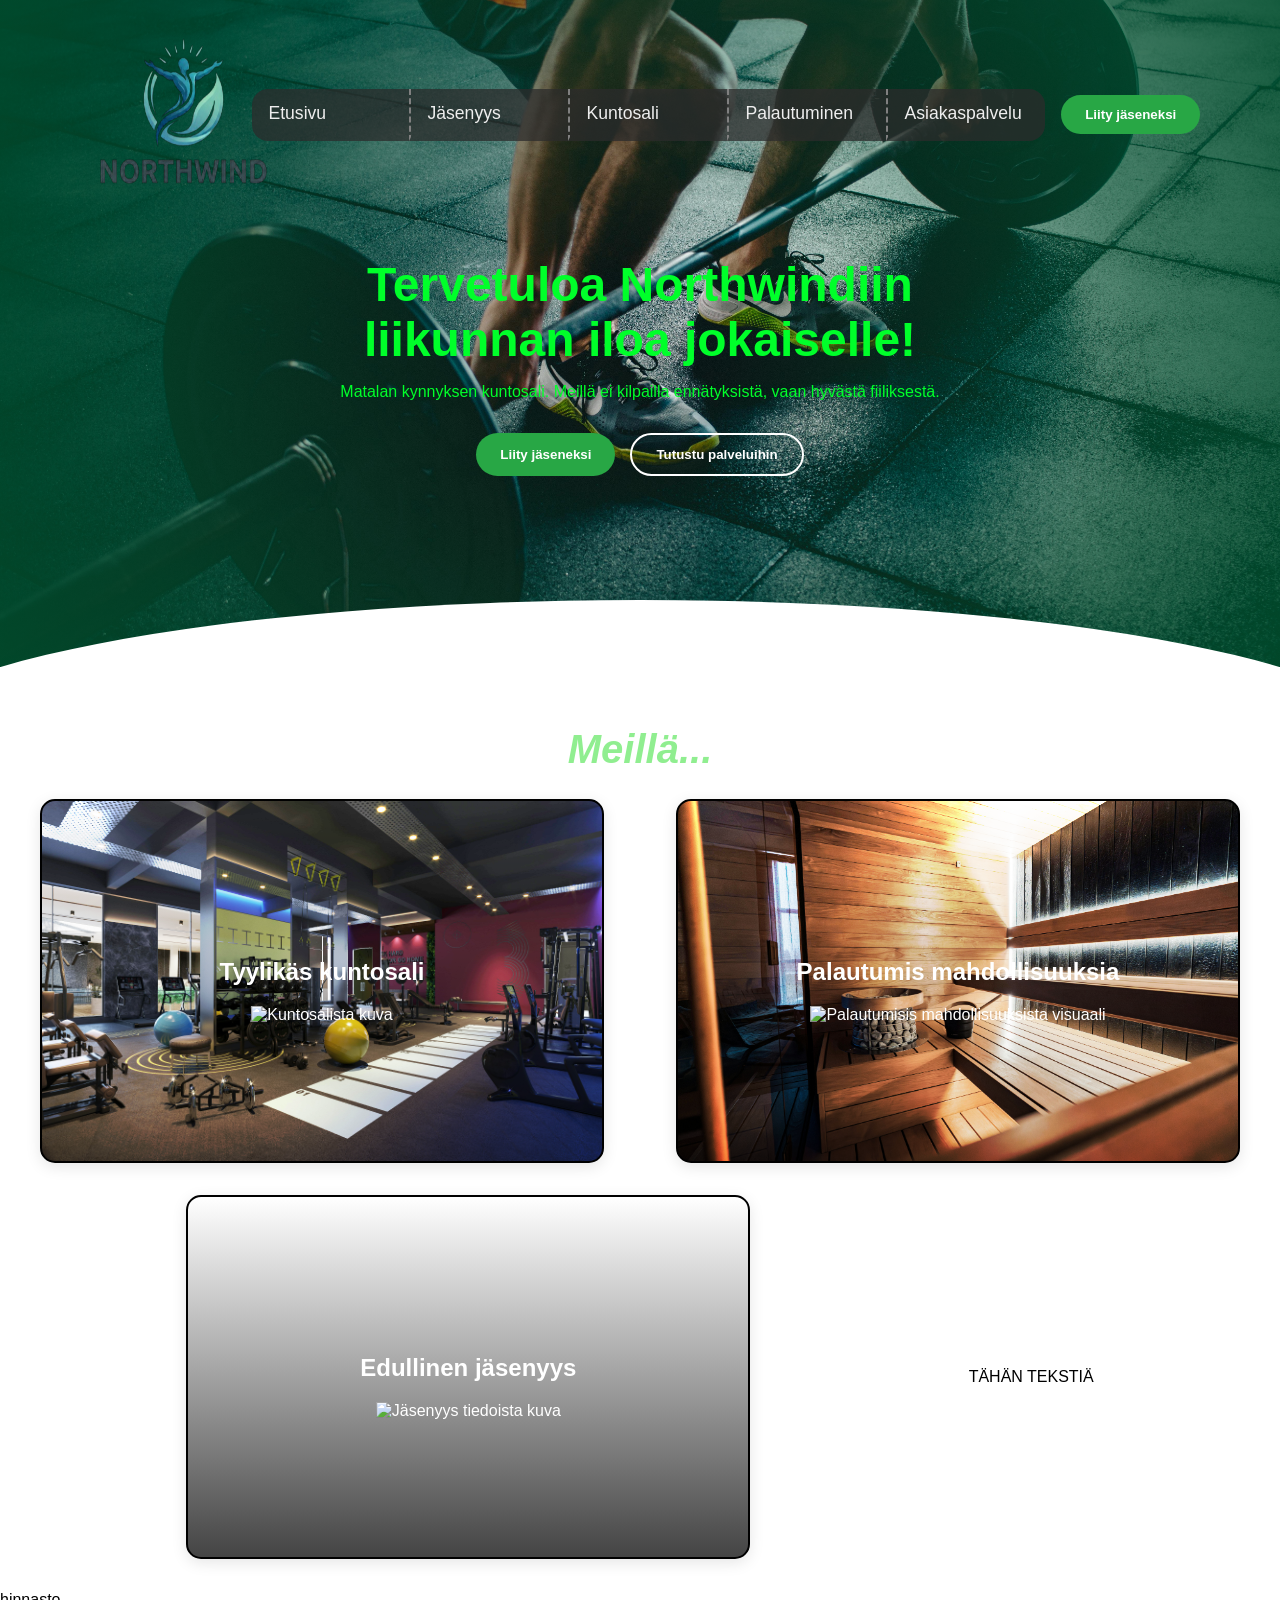
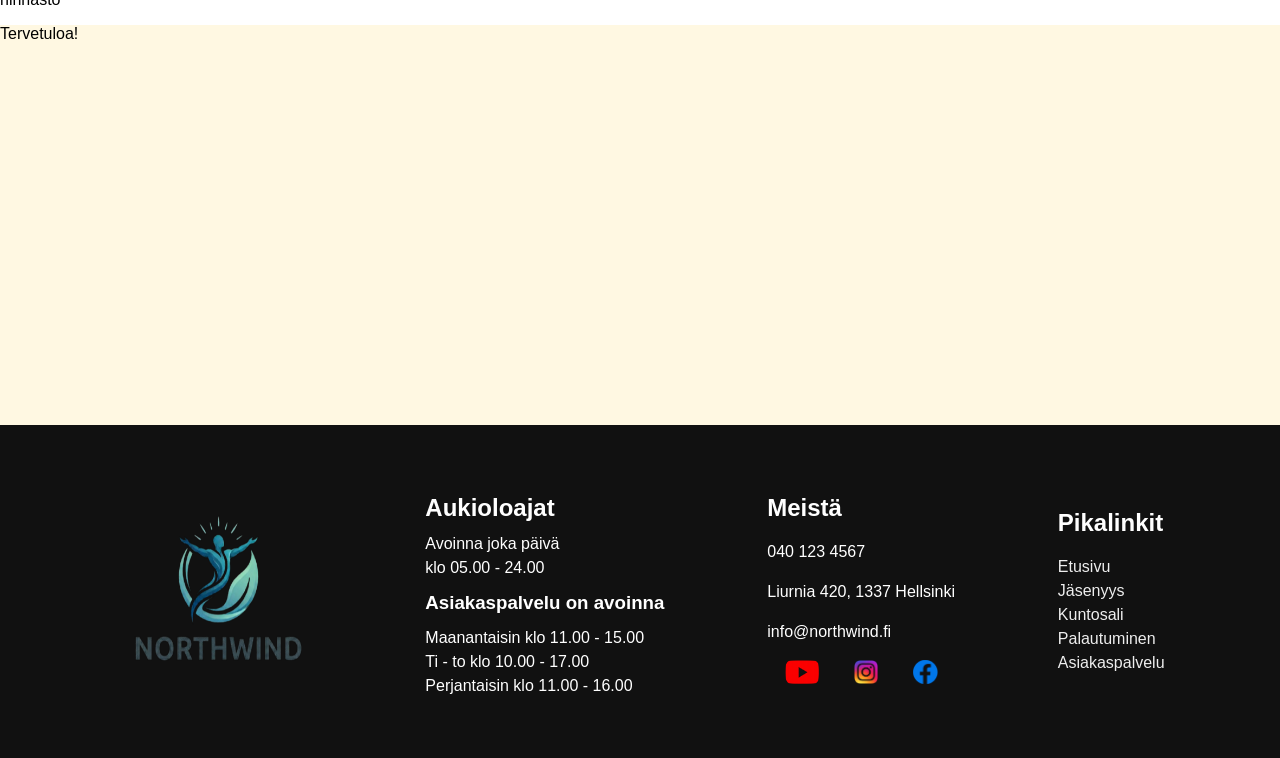
==== index.html @ 7c2995d5 "Etusivu juuressa" ====
<!DOCTYPE html>
<html lang="fi">
<head>
    <meta charset="UTF-8">
    <meta name="viewport" content="width=device-width, initial-scale=1.0">
    <link rel="stylesheet" href="styles.css">
    <title>Northwind Etusivu</title>
</head>

    <body class="container">

        <header class="header-group">
            <nav class="navbar">
                <a href="index.html" class="logo-link">
                    <img src="images/logo2.png" class="logo" alt="Northwind Logo">
                </a>

                <nav class="nav-links">
                    <a href="index.html" class="linkgroup1">Etusivu</a>
                    <a href="Jasenyys/Jasenyys.html" class="linkgroup1">Jäsenyys</a>
                    <a href="Kuntosali/Kuntosali.html" class="linkgroup1">Kuntosali</a>
                    <a href="Palautuminen/Palautuminen.html" class="linkgroup1">Palautuminen</a>
                    <a href="Asiakaspalvelu/Asiakaspalvelu.html" class="linkgroup1">Asiakaspalvelu</a>
                </nav>
                <button class="button-header">Liity jäseneksi</button>
            </nav>

            <div class="hero-content">
                <h1>Tervetuloa Northwindiin<br>liikunnan iloa jokaiselle!</h1>
                <p>Matalan kynnyksen kuntosali. Meillä ei kilpailla ennätyksistä, vaan hyvästä fiiliksestä.</p>
                <div class="hero-buttons">
                    <button class="btn-green">Liity jäseneksi</button>
                    <button class="btn-outline">Tutustu palveluihin</button>
                </div>
            </div>

        </header>


        <main class="content-main">
            <h1><em>Meillä...</em></h1>

            <section class="content-intro">
                <section class="card kuntosali">
                    <h2>Tyylikäs kuntosali</h2>
                    <img src="#" class="korttikuva" alt="Kuntosalista kuva">
                </section>

                <section class="card palautuminen">
                    <h2>Palautumis mahdollisuuksia</h2>
                    <img src="#" class="korttikuva" alt="Palautumisis mahdollisuuksista visuaali">
                </section>
                
                <section class="card jäsenyys">
                    <h2>Edullinen jäsenyys</h2>
                    <img src="#" class="korttikuva" alt="Jäsenyys tiedoista kuva">
                </section>

                <section class="yapping">
                    <p> TÄHÄN TEKSTIÄ </p>
                </section>
            
            </section>
            
            
            <section class="hinnasto">
                <p>hinnasto</p>
            </section>


            <section class="form-maps">
                <p>Tervetuloa!</p>
            </section>

        </main>


        <footer class="footer">

            <section>
                <a href="index.html" class="logo-link">
                    <img src="images/logo2.png" class="logo" alt="Northwind Logo">
                </a>

            </section>

            <section class="aukioloajat">
                <h2>Aukioloajat</h2>
                    <p>Avoinna joka päivä</p>
                    <p>klo 05.00 - 24.00</p>

                <h3>Asiakaspalvelu on avoinna</h3>
                    <p>Maanantaisin klo 11.00 - 15.00</p>
                    <p>Ti - to klo 10.00 - 17.00</p>
                    <p>Perjantaisin klo 11.00 - 16.00</p>
                
            </section>

            <section>
                <h2>Meistä</h2>
                    <p>040 123 4567</p>
                    <p>Liurnia 420, 1337 Hellsinki</p>
                    <p>info@northwind.fi</p>

                <ul class="some">
                <li>
                    <img src="images/yt.PNG" alt="Youtube" class="mini-icon">
                    </li>
                <li>
                    <img src="images/ig.PNG" alt="Instagram" class="mini-icon">
                    </li>
                <li>
                    <img src="images/fb.PNG" alt="Facebook" class="mini-icon">
                    </li>
            </section>

            <section class="Pikalinkit">
                <h2>Pikalinkit</h2>
                    <ul class="linkit">
                        <li><a href="index.html" class="linkgroup2">Etusivu</a></li>
                        <li><a href="Jasenyys/Jasenyys.html" class="linkgroup2">Jäsenyys</a></li>
                        <li><a href="Kuntosali/Kuntosali.html" class="linkgroup2">Kuntosali</a></li>
                        <li><a href="Palautuminen/Palautuminen.html" class="linkgroup2">Palautuminen</a></li>
                        <li><a href="Asiakaspalvelu/Asiakaspalvelu.html" class="linkgroup2">Asiakaspalvelu</a></li>
                </ul>
            </section>

        </footer>

    </body>
</html>
---- styles.css ----
body {
    margin: 0;
    font-family: sans-serif;
}


.container {
  display: grid;
  grid-template-columns: auto;

}














.header-group {
  position: relative;
  width: 100%;
  height: 700px;
  display: flex;
  flex-direction: column;
  align-items: center;
  justify-content: center;
  color: white;
  background: url('images/pexels-victorfreitas-841130.jpg') center/cover no-repeat;
  overflow: hidden;
}

/* --- THE VIGNETTE (Fading green edges) --- */
.header-group::before {
  content: '';
  position: absolute;
  top: 0; 
  left: 0;
  width: 100%;
  height: 100%;
  /* Radial gradient: center is transparent, edges are dark green */
  background: radial-gradient(
    circle, 
    transparent 10%, 
    rgba(0, 77, 44, 0.7) 70%, 
    rgba(0, 77, 44, 0.9) 100%
  );
  z-index: 1;
}

/* --- THE CURVED BOTTOM CUT --- */
.header-group::after {
  content: '';
  position: absolute;
  bottom: -200px; /* Adjust to move the curve up or down */
  left: -10%;
  width: 120%;
  height: 300px;
  background-color: white;
  border-radius: 50%; /* Creates the arc */
  z-index: 2;
}

/* Ensure content sits above the gradient and the curve */
.navbar, .hero-content {
  position: relative;
  z-index: 10;
}








/* --- NAVIGATION BAR --- */
.navbar {
  position: absolute;
  top: 0;
  width: 90%;
  display: flex;
  justify-content: space-evenly;
  align-items: center;
  padding: 20px 0;
}

.nav-links {
  font-size: 1.1rem;
  display: flex;
  list-style: none;
  gap: 0px;
  background: rgba(43, 43, 43, 0.747);
  border-radius: 1rem;
}

a {
    padding: 1rem;
    line-height: 1.0rem;
    text-decoration: none;
    border-bottom: 4px solid transparent;
    width: 125px;
}

.linkgroup1:link,:visited {
    color: #eee;
}

.linkgroup1:hover {
    color: #28a745;
    transition: color 0.5s;
    border-bottom: 4px solid #28a745;
    transition: border-bottom 0.5s;
}

/* HEADER NAVBAR BORDER CORNERS */
.linkgroup1:nth-last-child(-n + 1) {
  border-radius: 0 0 0.9rem 0;
}
.linkgroup1:nth-child(-n + 1) {
  border-radius: 0 0.9rem;
  border-left: 0;
}

/* NAVBAR DASHED BORDERS */
.linkgroup1 {
  border-left: 2px dashed grey;
}




/* --- HEADER LOGO SETTINGS --- */
.logo {
    width: 175px;
    height: 150px;
}

/* --- HEADER BUTTON SETTINGS --- */
button {
  padding: 12px 24px;
  border-radius: 30px;
  border: none;
  font-weight: bold;
  cursor: pointer;
  background: #28a745; 
  color: white;
  border: 2px solid rgb(0, 88, 0)
}

button:hover {
  background: #197e2f;
  transition: background 0.2s;
}



/* --- FOOTER SETTINGS --- */
footer {
    padding: 4% 5%;
    width: 90%;
    display: flex;
    background-color: #111111;
    color: white;
    align-items: center;
    justify-content: space-around;
    line-height: 1.5rem;
}

/* -- Footer flex-items -- */


/* Aukioloajat */
.aukioloajat p {
  line-height: 0.5rem;
}


/* Pikalinkit*/
.linkit, li {
  list-style: none;
  padding-left: 0;
  line-height: 1.5rem;
}
.linkgroup2 {
  padding: 0;
  color: #eee;
}
.linkgroup2:hover {
  color: gray;
  transition: color 0.2;
  border: 0px solid transparent;
}


/* "Meistä" osion asetukset */
.some {
  display: flex;
  flex-flow: row wrap;
  justify-content: space-around;
  padding-left: 0;
}
.mini-icon {
  height: 24px;
}




/* --- HERO STUFF --- */

.hero-content {
  text-align: center;
  max-width: 700px;
  color: rgb(0, 255, 42);
}

.hero-content h1 {
  font-size: 3rem;
  margin-bottom: 1rem;
}

.hero-buttons {
  margin-top: 2rem;
  display: flex;
  gap: 15px;
  justify-content: center;
}

/* --- Button Styling --- */
button {
  padding: 12px 24px;
  border-radius: 30px;
  border: none;
  font-weight: bold;
  cursor: pointer;
}

.btn-green { background: #28a745; color: white; }
.btn-outline { 
  background: transparent; 
  border: 2px solid white; 
  color: white; 
}


/* --- MAIN INTRO --- */

.content-main h1 {
  text-align: center;
  color:lightgreen;
  font-size: 2.5rem;
}



.content-intro {
  display: flex;
  flex-flow: row wrap;
  justify-content: space-evenly;
  align-items: center;
  margin-bottom: 32px;
  gap: 32px;
}



.card {
  width: 500px;
  height: 300px;
  aspect-ratio: 1 / 1;
  border-radius: 15px;
  border: 2px solid #000000;
  padding: 30px;
  text-align: center;
  align-content: center;
  color: white;
  box-shadow: 0 4px 15px rgba(0,0,0,0.1);
  
 
  background-blend-mode: overlay; 
  background-size: cover;
  background-position: center;
}

.kuntosali { 
  background-image: linear-gradient(to bottom, white, #444), url('images/pexels-eyecon-design-500632474-17211446.jpg');
}
.palautuminen { 
  background-image: linear-gradient(to bottom, white, #444), url('images/pexels-huum-sauna-heaters-718199222-36420274.jpg'); 
}
.jäsenyys { 
  background-image: linear-gradient(to bottom, white, #444), url('gym3.jpg'); 
}


/* TRANSITION ANIMATION */
.kuntosali:hover {
  background-image: linear-gradient(to bottom, rgba(0, 0, 0, 0.021), #00ff2248), url('images/pexels-eyecon-design-500632474-17211446.jpg');
  background-position: left;

  transition: background 2s;
}
.palautuminen:hover {
  background-image: linear-gradient(to bottom, rgba(0, 0, 0, 0.021), #00ff2248), url('images/pexels-huum-sauna-heaters-718199222-36420274.jpg');
  background-position: left;

  transition: background 2s;
}


.form-maps {
  height: 400px;
  background-color: rgb(255, 248, 226);
}
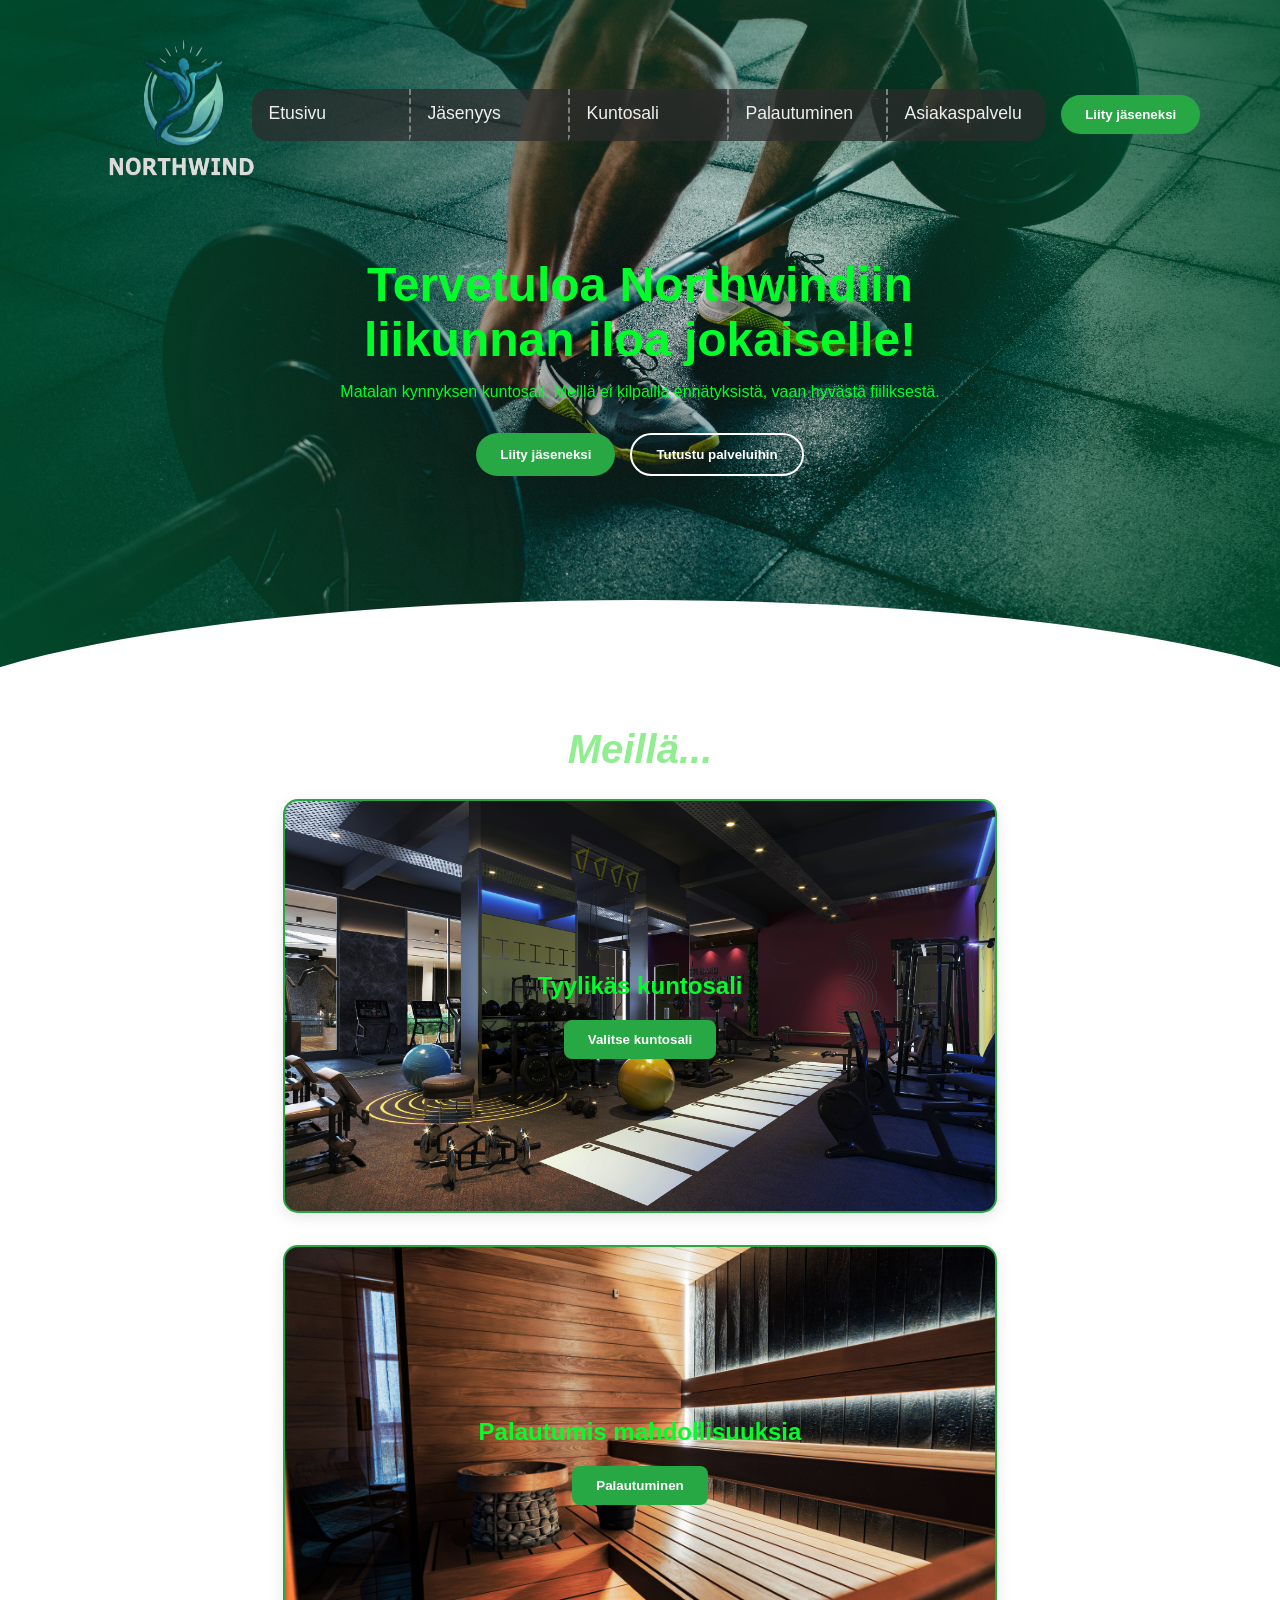
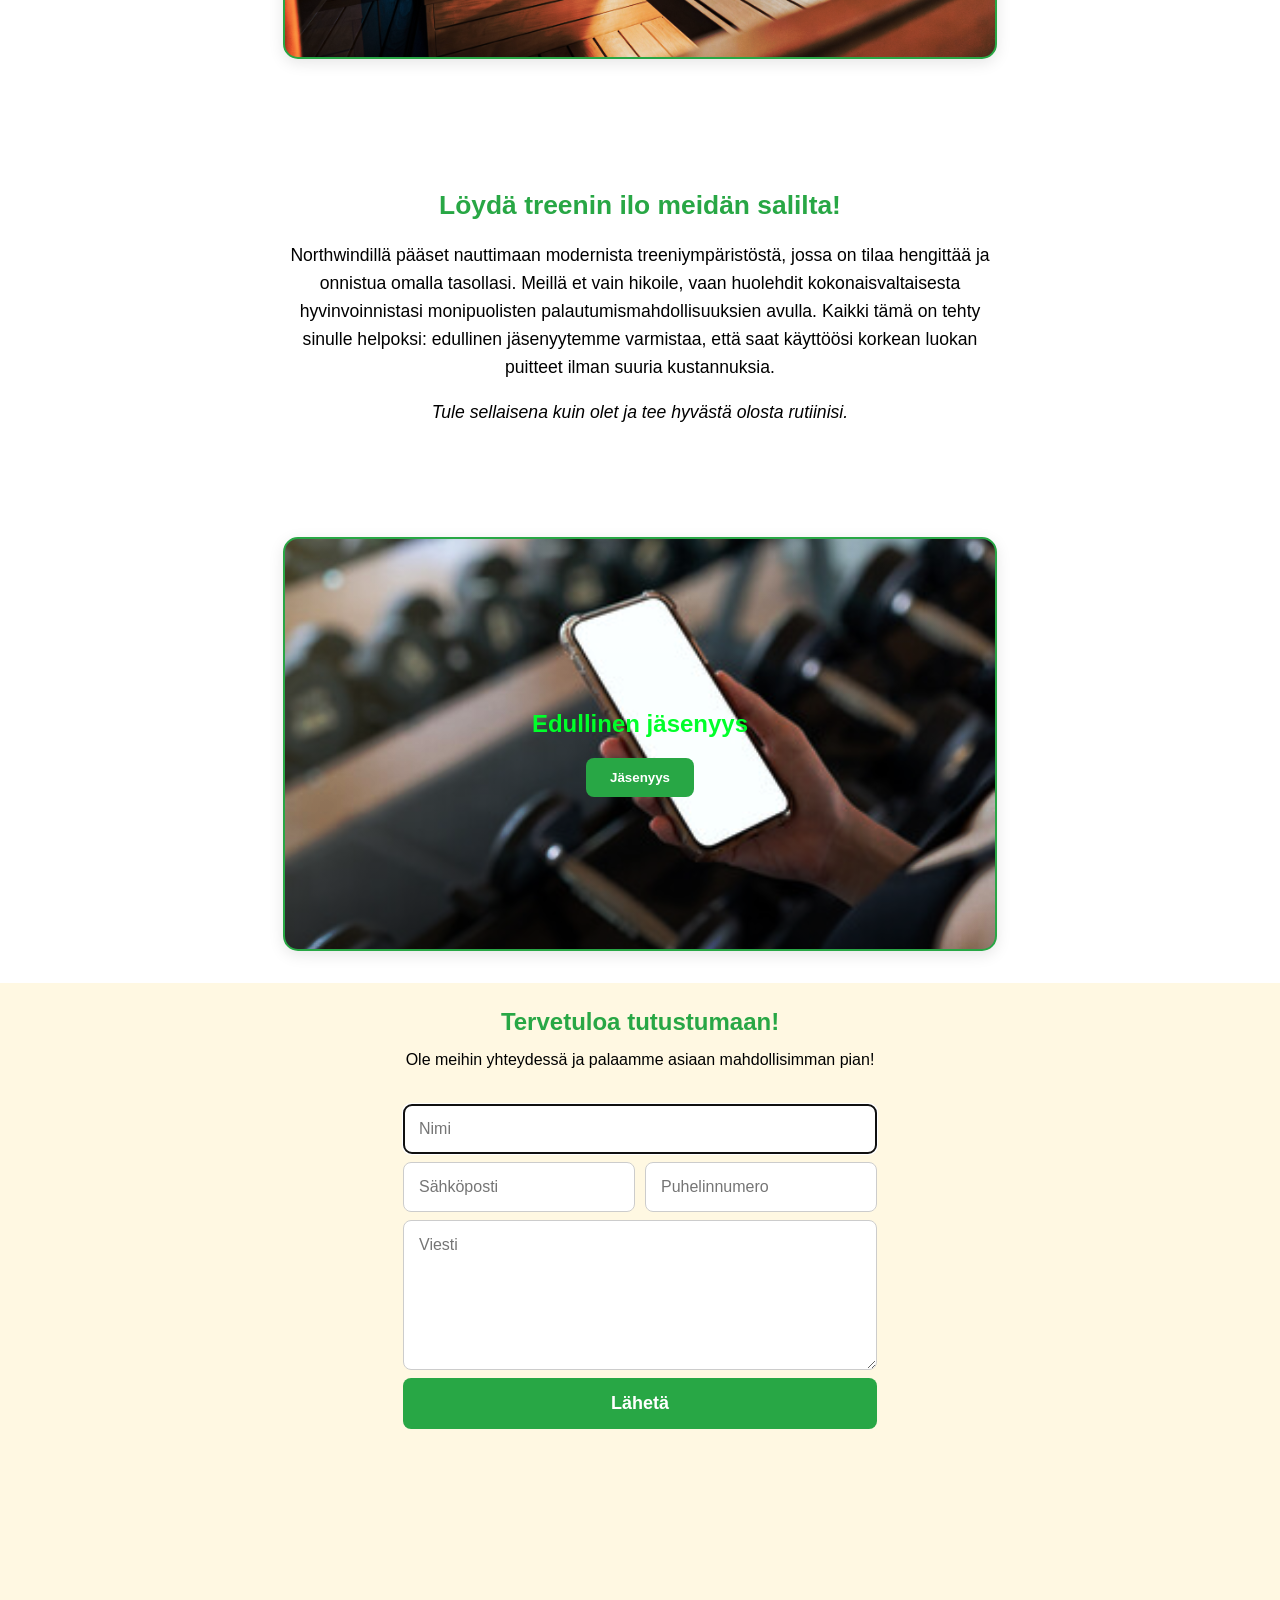
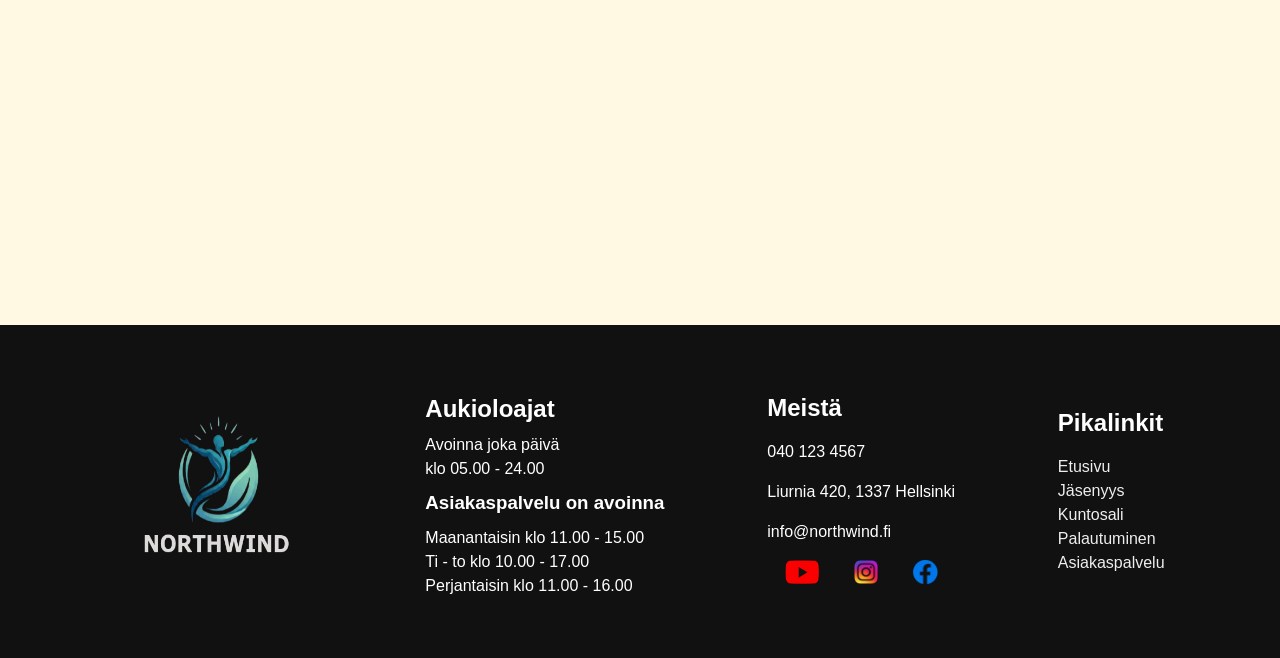
==== commit 7ea10e23: "Etusivun viimeistely ja mobiilinäkymän lisäys" ====
--- a/index.html
+++ b/index.html
@@ -43,33 +43,67 @@
             <section class="content-intro">
                 <section class="card kuntosali">
                     <h2>Tyylikäs kuntosali</h2>
-                    <img src="#" class="korttikuva" alt="Kuntosalista kuva">
+                    <button class="btn-card">Valitse kuntosali</button>
                 </section>
 
                 <section class="card palautuminen">
                     <h2>Palautumis mahdollisuuksia</h2>
-                    <img src="#" class="korttikuva" alt="Palautumisis mahdollisuuksista visuaali">
+                    <button class="btn-card">Palautuminen</button>
+                </section>
+                
+                <section class="yapping">
+                    <h2>Löydä treenin ilo meidän salilta!</h2>
+                    <p>Northwindillä pääset nauttimaan modernista treeniympäristöstä, 
+                        jossa on tilaa hengittää ja onnistua omalla tasollasi. Meillä et vain hikoile, vaan huolehdit kokonaisvaltaisesta 
+                        hyvinvoinnistasi monipuolisten palautumismahdollisuuksien avulla. Kaikki tämä on tehty sinulle helpoksi: edullinen 
+                        jäsenyytemme varmistaa, että saat käyttöösi korkean luokan puitteet ilman suuria kustannuksia.
+                    </p>
+                    <em>Tule sellaisena kuin olet ja tee hyvästä olosta rutiinisi.</em>
+
                 </section>
                 
                 <section class="card jäsenyys">
                     <h2>Edullinen jäsenyys</h2>
-                    <img src="#" class="korttikuva" alt="Jäsenyys tiedoista kuva">
-                </section>
-
-                <section class="yapping">
-                    <p> TÄHÄN TEKSTIÄ </p>
+                    <button class="btn-card">Jäsenyys</button>
                 </section>
             
             </section>
             
-            
-            <section class="hinnasto">
-                <p>hinnasto</p>
-            </section>
 
 
             <section class="form-maps">
-                <p>Tervetuloa!</p>
+
+                <section class="form">
+                
+                    <form>
+                    <h2>Tervetuloa tutustumaan!</h2>
+                    <p>Ole meihin yhteydessä ja palaamme asiaan mahdollisimman pian!</p>
+                        <ul>   
+                            <div>
+                                <input type="text" id="name" name="name" placeholder="Nimi" autofocus class="full-width">
+                            </div>
+
+                            <div class="row">
+                                <input type="text" id="email" name="email_address" placeholder="Sähköposti">
+                                <input type="tel" id="phone" name="phone_number" placeholder="Puhelinnumero">
+                            </div>
+
+                            <div>
+                                <textarea id="subject" name="subject" placeholder="Viesti"></textarea>
+                            </div>
+
+                            <li class="button">
+                                <button type="submit">Lähetä</button>
+                            </li>
+                        </ul> 
+
+                    </form>
+                </section>
+
+                <section class="maps">
+                    <iframe src="https://www.google.com/maps/embed?pb=!1m16!1m12!1m3!1d30472.359493769247!2d23.771432285982772!3d61.487813945344534!2m3!1f0!2f0!3f0!3m2!1i1024!2i768!4f13.1!2m1!1stampere%20salit!5e0!3m2!1sfi!2sfi!4v1776670518341!5m2!1sfi!2sfi" width="600" height="450" style="border-radius:16px; border:0;" allowfullscreen="" loading="lazy" referrerpolicy="no-referrer-when-downgrade"></iframe>
+                </section>
+
             </section>
 
         </main>
--- a/styles.css
+++ b/styles.css
@@ -164,7 +164,6 @@
 /* --- FOOTER SETTINGS --- */
 footer {
     padding: 4% 5%;
-    width: 90%;
     display: flex;
     background-color: #111111;
     color: white;
@@ -243,6 +242,7 @@
 }
 
 .btn-green { background: #28a745; color: white; }
+.btn-card { background: #28a745; color: white; border-radius: 8px; }
 .btn-outline { 
   background: transparent; 
   border: 2px solid white; 
@@ -258,7 +258,9 @@
   font-size: 2.5rem;
 }
 
-
+.content-intro {
+  margin: 0% 10%;
+}
 
 .content-intro {
   display: flex;
@@ -272,57 +274,238 @@
 
 
 .card {
-  width: 500px;
-  height: 300px;
+  width: 650px;
+  height: 350px;
   aspect-ratio: 1 / 1;
   border-radius: 15px;
-  border: 2px solid #000000;
+  border: 2px solid #28a745;
   padding: 30px;
   text-align: center;
   align-content: center;
-  color: white;
+  color: rgb(0, 255, 42);
   box-shadow: 0 4px 15px rgba(0,0,0,0.1);
   
  
   background-blend-mode: overlay; 
-  background-size: cover;
-  background-position: center;
+  background-size: 107%;
+  background-position: right;
 }
 
 .kuntosali { 
-  background-image: linear-gradient(to bottom, white, #444), url('images/pexels-eyecon-design-500632474-17211446.jpg');
+  background-image: linear-gradient(to bottom, grey, #444), url('images/pexels-eyecon-design-500632474-17211446.jpg');
 }
 .palautuminen { 
-  background-image: linear-gradient(to bottom, white, #444), url('images/pexels-huum-sauna-heaters-718199222-36420274.jpg'); 
+  background-image: linear-gradient(to bottom, grey, #444), url('images/pexels-huum-sauna-heaters-718199222-36420274.jpg'); 
 }
 .jäsenyys { 
-  background-image: linear-gradient(to bottom, white, #444), url('gym3.jpg'); 
+  background-image: linear-gradient(to bottom, grey, #444), url('images/membership.jpg'); 
 }
 
 
 /* TRANSITION ANIMATION */
 .kuntosali:hover {
-  background-image: linear-gradient(to bottom, rgba(0, 0, 0, 0.021), #00ff2248), url('images/pexels-eyecon-design-500632474-17211446.jpg');
+  background-image: linear-gradient(to bottom, rgba(0, 0, 0, 0.021), #387045), url('images/pexels-eyecon-design-500632474-17211446.jpg');
   background-position: left;
 
   transition: background 2s;
 }
 .palautuminen:hover {
-  background-image: linear-gradient(to bottom, rgba(0, 0, 0, 0.021), #00ff2248), url('images/pexels-huum-sauna-heaters-718199222-36420274.jpg');
+  background-image: linear-gradient(to bottom, rgba(0, 0, 0, 0.021), #387045), url('images/pexels-huum-sauna-heaters-718199222-36420274.jpg');
   background-position: left;
 
   transition: background 2s;
 }
 
+.jäsenyys:hover {
+  background-image: linear-gradient(to bottom, rgba(0, 0, 0, 0.021), #387045), url('images/membership.jpg');
+  background-position: left;
+
+  transition: background 2s;
+}
+
+
+
+
+.yapping {
+  width: 714px;
+  height: 414px;
+  text-align: center;
+  align-content: center;
+  font-size: 1.1rem;
+  line-height: 1.75rem;
+}
+
+.yapping h2 {
+  color: #28a745;
+}
+
+
+
+
+
+
+
+
+
+
+
+
 
 .form-maps {
-  height: 400px;
+  display: flex;
+  min-height: 550px;
   background-color: rgb(255, 248, 226);
-}
-
-
-
-
-
-
-
+  padding: 2% 10%;
+  justify-content: space-around;
+  align-items: center;
+  flex-flow: row wrap;
+  overflow-y:visible;
+}
+
+
+form {
+  max-width: 600px; /* Voit säätää leveyttä tarpeen mukaan */
+  display: flex;
+  flex-direction: column;
+  gap: 15px; /* Väli kenttien välillä */
+}
+
+/* Yksittäiset syöttökentät */
+form input, 
+form textarea {
+  width: 100%;
+  padding: 15px;
+  margin: 4px 0;
+  border: 1px solid #ccc;
+  border-radius: 8px; /* Pyöristetyt kulmat */
+  font-size: 16px;
+  box-sizing: border-box; /* Varmistaa että padding ei riko leveyttä */
+  font-family: inherit;
+}
+
+/* Sähköposti ja puhelinnumero rinnakkain */
+form .row {
+  display: flex;
+  gap: 10px;
+}
+
+form .row input {
+  flex: 1; /* Kummatkin vievät puolet tilasta */
+}
+
+/* Tekstialueen korkeus */
+form textarea {
+  height: 150px;
+  resize: vertical; /* Käyttäjä voi säätää vain korkeutta */
+}
+
+/* Lähetä-painike */
+form button {
+  padding: 15px;
+  border: none;
+  border-radius: 8px;
+  font-weight: bold;
+  font-size: 18px;
+  cursor: pointer;
+  transition: background 0.3s ease;
+  width: 100%;
+}
+
+form button:hover {
+  background-color: #005f27; /* Hieman tummempi vihreä hoverina */
+}
+
+
+form ul {
+  padding-left: 0;
+}
+
+form h2 {
+  margin: 0;
+  text-align: center;
+  color: #28a745;
+}
+
+form p {
+  margin: 0;
+  font-size: 1rem;
+  text-align: center;
+}
+
+
+
+
+
+
+@media (max-width: 1130px) {
+
+  /* HEADER */
+  .navbar {
+    flex-direction: column;
+    gap: 15px;
+  }
+
+  .nav-links {
+    flex-wrap: wrap;
+    justify-content: center;
+  }
+
+  .nav-links a {
+    padding: 6px 8px;
+    font-size: 0.9rem;
+  } 
+
+  .logo {
+    width: 120px;
+    height: auto;
+  }
+
+  .button-header {
+    transform: scale(0);
+  }
+
+  /* MAIN */
+
+  .card {
+    background-size: 120%;
+  }
+
+
+  /* FOOTER */
+ footer {
+    flex-flow: row wrap;
+    align-items: center;
+    text-align: center;
+    padding: 25px 15px;
+    gap: 25px;
+  }
+
+  footer section {
+    width: 100%;
+  }
+
+  footer h2,
+  footer h3 {
+    margin: 12px 0 6px;
+    line-height: 1.2;
+  }
+
+  footer p {
+    margin: 3px 0;
+    line-height: 1.3;
+  }
+
+  .aukioloajat p {
+    margin: 2px 0;   /* estää päällekkäisyyden */
+  }
+
+    .some {
+    justify-content: center; /* keskelle mobiilissa */
+  }
+}
+
+
+
+
+
+
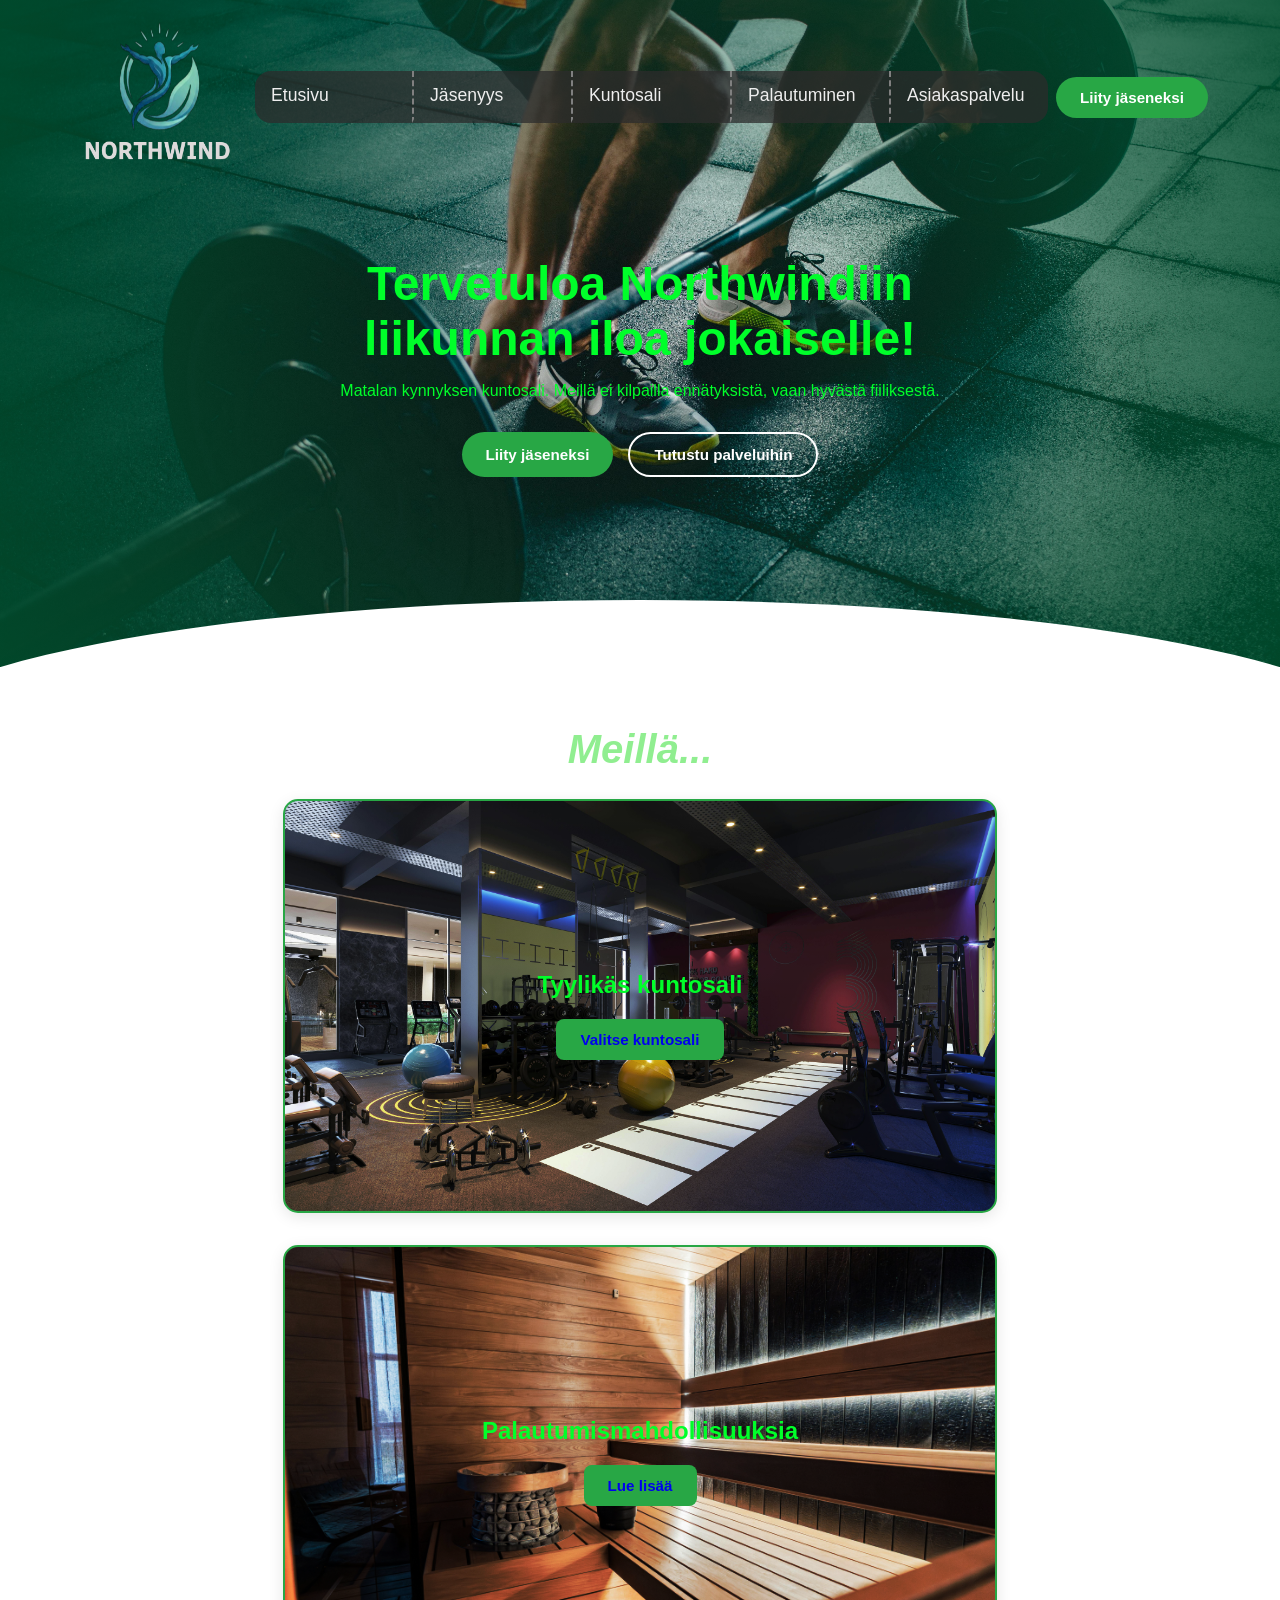
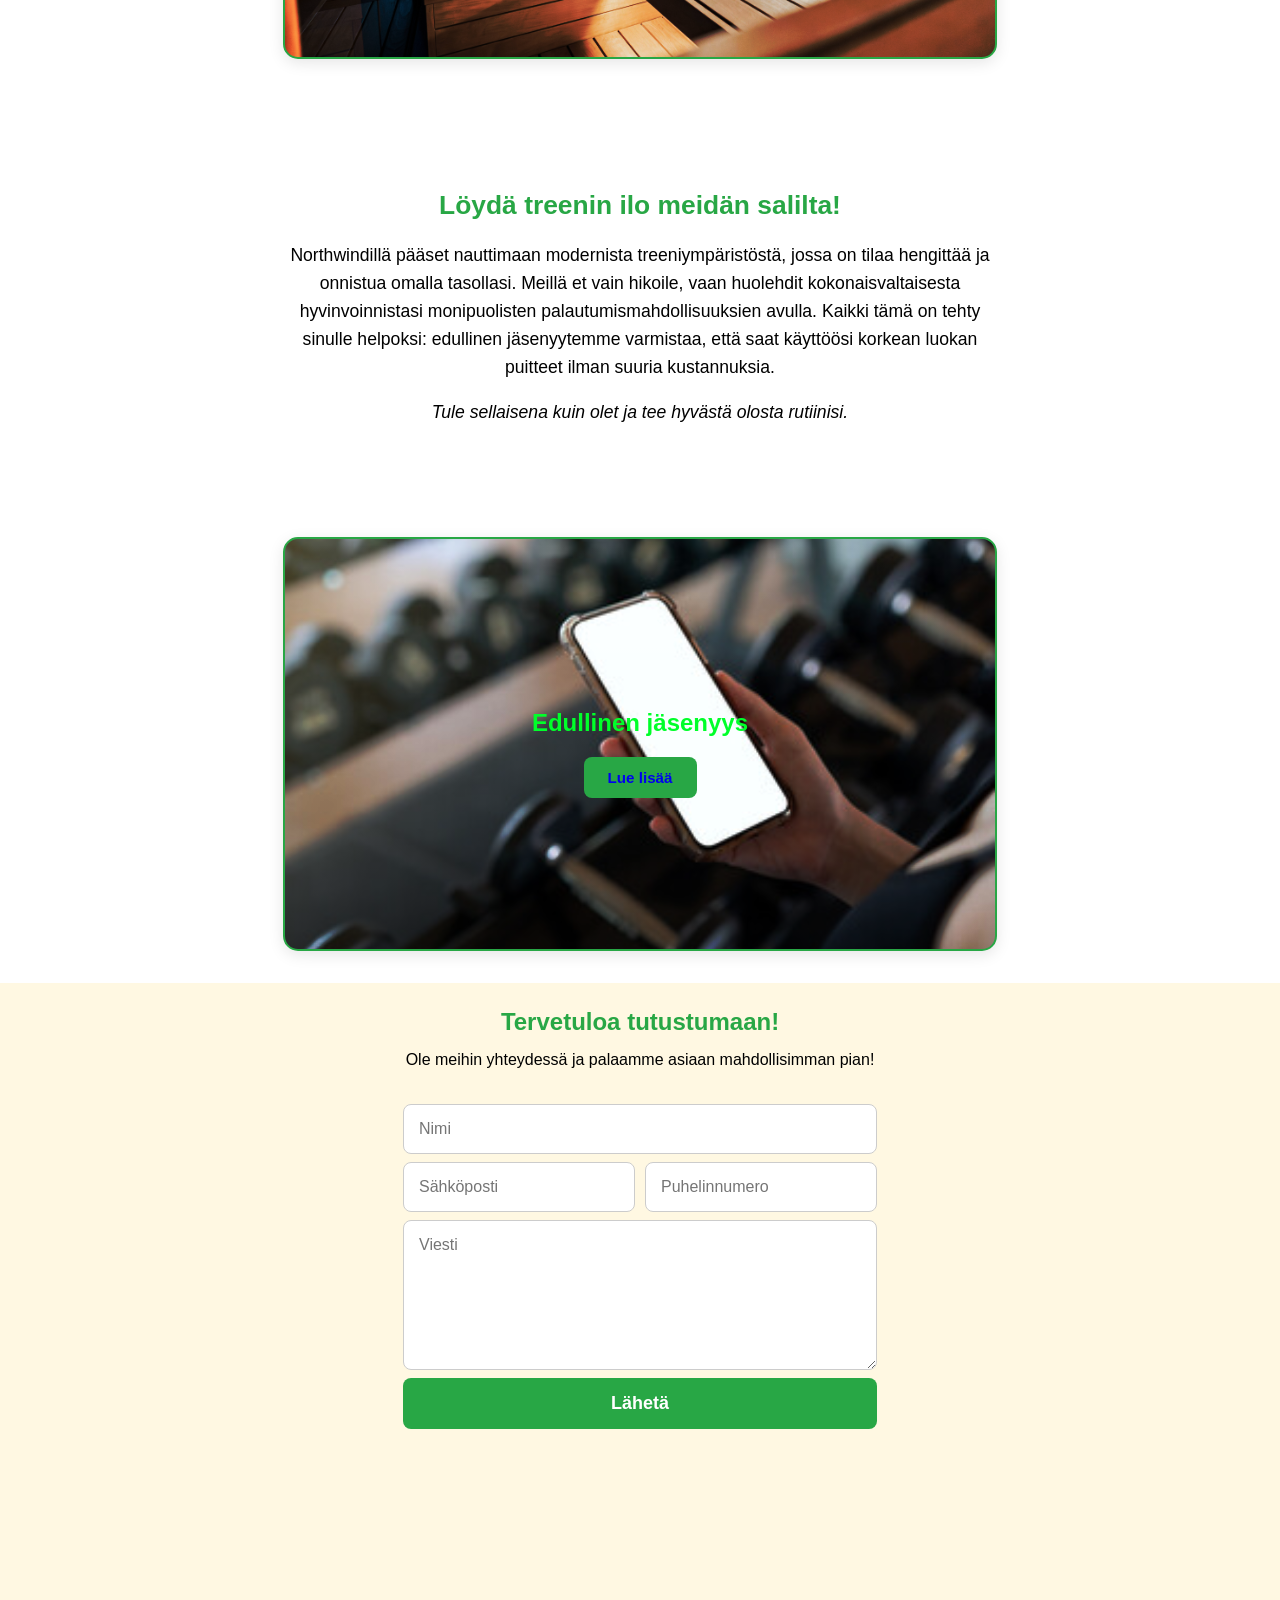
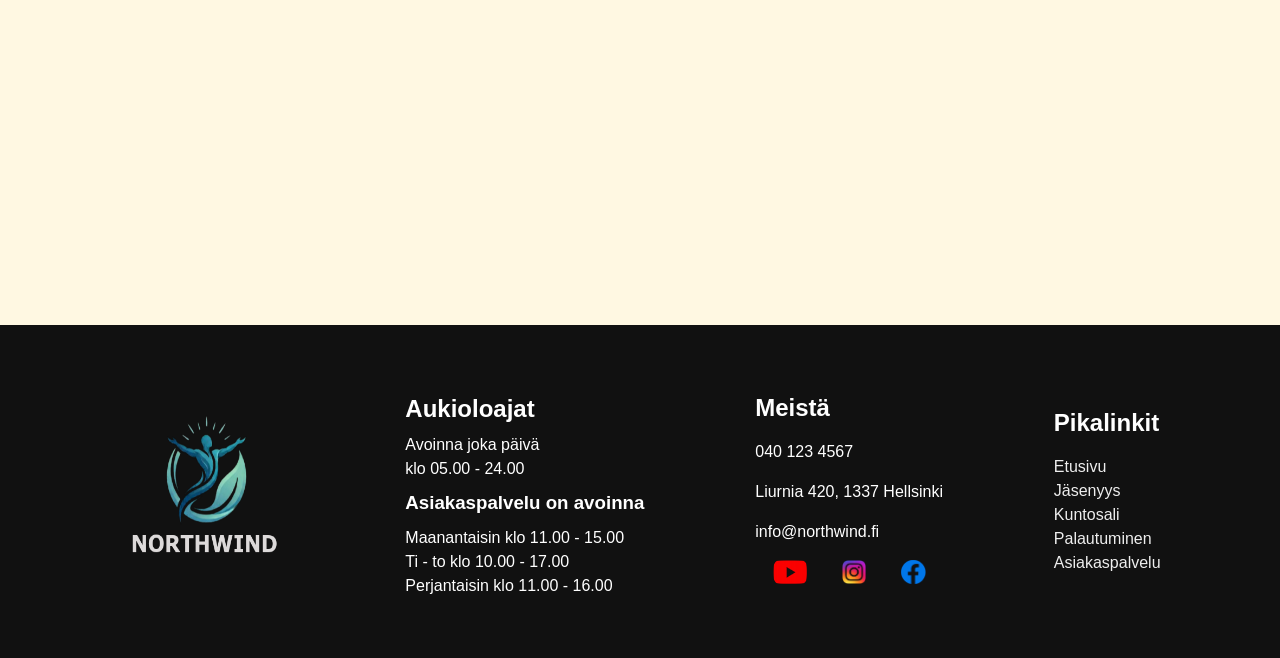
==== commit 6f5ade12: "Alt-tekstit, responsiivisuus viimeistely ja muita korjauksia" ====
--- a/index.html
+++ b/index.html
@@ -5,11 +5,12 @@
     <meta name="viewport" content="width=device-width, initial-scale=1.0">
     <link rel="stylesheet" href="styles.css">
     <title>Northwind Etusivu</title>
+    <meta name="description" content="Tervetuloa Northwind kuntosalin sivuille! Täältä löydät kaikki meidän kuntosalimme olennaiset ja ajankohtaiset tiedot. Tule mukaan liikkumaan!">
 </head>
 
     <body class="container">
 
-        <header class="header-group">
+        <header class="header-group" alt="Kuva henkilöstä, joka tekee maastanoston tangolla">
             <nav class="navbar">
                 <a href="index.html" class="logo-link">
                     <img src="images/logo2.png" class="logo" alt="Northwind Logo">
@@ -22,15 +23,15 @@
                     <a href="Palautuminen/Palautuminen.html" class="linkgroup1">Palautuminen</a>
                     <a href="Asiakaspalvelu/Asiakaspalvelu.html" class="linkgroup1">Asiakaspalvelu</a>
                 </nav>
-                <button class="button-header">Liity jäseneksi</button>
+                <a href="Jasenyys/Jasenyys.html" class="button-header">Liity jäseneksi</a>
             </nav>
 
             <div class="hero-content">
                 <h1>Tervetuloa Northwindiin<br>liikunnan iloa jokaiselle!</h1>
                 <p>Matalan kynnyksen kuntosali. Meillä ei kilpailla ennätyksistä, vaan hyvästä fiiliksestä.</p>
                 <div class="hero-buttons">
-                    <button class="btn-green">Liity jäseneksi</button>
-                    <button class="btn-outline">Tutustu palveluihin</button>
+                    <a href="Jasenyys/Jasenyys.html" class="button-green">Liity jäseneksi</a>
+                    <a href="#Tutustu_palveluihin" class="button-outline">Tutustu palveluihin</a>
                 </div>
             </div>
 
@@ -38,17 +39,18 @@
 
 
         <main class="content-main">
-            <h1><em>Meillä...</em></h1>
+            <h1 id="Tutustu_palveluihin"><em>Meillä...</em></h1>
 
             <section class="content-intro">
-                <section class="card kuntosali">
+                <section class="card kuntosali" alt="Kuva Northwind kuntosalin sisältä">
                     <h2>Tyylikäs kuntosali</h2>
-                    <button class="btn-card">Valitse kuntosali</button>
+                    <a href="Kuntosali/Kuntosali.html" class="cardlinks">Valitse kuntosali</a>
                 </section>
 
-                <section class="card palautuminen">
-                    <h2>Palautumis mahdollisuuksia</h2>
-                    <button class="btn-card">Palautuminen</button>
+                <section class="card palautuminen" alt="Kuva kuntosalin sisäisestä saunasta">
+                    <h2>Palautumismahdollisuuksia</h2>
+                    <a href="Palautuminen/Palautuminen.html" class="cardlinks">Lue lisää</a>
+                        
                 </section>
                 
                 <section class="yapping">
@@ -62,9 +64,9 @@
 
                 </section>
                 
-                <section class="card jäsenyys">
+                <section class="card jäsenyys" alt="Kuva henkilöstä puhelin kädessä kuntosalilla">
                     <h2>Edullinen jäsenyys</h2>
-                    <button class="btn-card">Jäsenyys</button>
+                    <a href="Jasenyys/Jasenyys.html" class="cardlinks">Lue lisää</a>
                 </section>
             
             </section>
@@ -75,12 +77,12 @@
 
                 <section class="form">
                 
-                    <form>
+                    <form id="no">
                     <h2>Tervetuloa tutustumaan!</h2>
                     <p>Ole meihin yhteydessä ja palaamme asiaan mahdollisimman pian!</p>
                         <ul>   
                             <div>
-                                <input type="text" id="name" name="name" placeholder="Nimi" autofocus class="full-width">
+                                <input type="text" id="name" name="name" placeholder="Nimi">
                             </div>
 
                             <div class="row">
@@ -101,7 +103,7 @@
                 </section>
 
                 <section class="maps">
-                    <iframe src="https://www.google.com/maps/embed?pb=!1m16!1m12!1m3!1d30472.359493769247!2d23.771432285982772!3d61.487813945344534!2m3!1f0!2f0!3f0!3m2!1i1024!2i768!4f13.1!2m1!1stampere%20salit!5e0!3m2!1sfi!2sfi!4v1776670518341!5m2!1sfi!2sfi" width="600" height="450" style="border-radius:16px; border:0;" allowfullscreen="" loading="lazy" referrerpolicy="no-referrer-when-downgrade"></iframe>
+                    <iframe src="https://www.google.com/maps/embed?pb=!1m16!1m12!1m3!1d30472.359493769247!2d23.771432285982772!3d61.487813945344534!2m3!1f0!2f0!3f0!3m2!1i1024!2i768!4f13.1!2m1!1stampere%20salit!5e0!3m2!1sfi!2sfi!4v1776670518341!5m2!1sfi!2sfi" style="width: 650px; height:450px; border-radius:16px; border:0;" allowfullscreen="" referrerpolicy="no-referrer-when-downgrade"></iframe>
                 </section>
 
             </section>
@@ -138,13 +140,13 @@
 
                 <ul class="some">
                 <li>
-                    <img src="images/yt.PNG" alt="Youtube" class="mini-icon">
+                    <img src="images/yt.PNG" alt="Small Youtube icon" class="mini-icon">
                     </li>
                 <li>
-                    <img src="images/ig.PNG" alt="Instagram" class="mini-icon">
+                    <img src="images/ig.PNG" alt="Small Instagram icon" class="mini-icon">
                     </li>
                 <li>
-                    <img src="images/fb.PNG" alt="Facebook" class="mini-icon">
+                    <img src="images/fb.PNG" alt="Small Facebook icon" class="mini-icon">
                     </li>
             </section>
 
--- a/styles.css
+++ b/styles.css
@@ -1,25 +1,11 @@
+html {
+  scroll-behavior: smooth;
+}
+
 body {
     margin: 0;
     font-family: sans-serif;
 }
-
-
-.container {
-  display: grid;
-  grid-template-columns: auto;
-
-}
-
-
-
-
-
-
-
-
-
-
-
 
 
 
@@ -100,7 +86,7 @@
   border-radius: 1rem;
 }
 
-a {
+.linkgroup1 {
     padding: 1rem;
     line-height: 1.0rem;
     text-decoration: none;
@@ -108,6 +94,11 @@
     width: 125px;
 }
 
+.linkgroup2 {
+  text-decoration: none;
+}
+
+
 .linkgroup1:link,:visited {
     color: #eee;
 }
@@ -142,7 +133,7 @@
     height: 150px;
 }
 
-/* --- HEADER BUTTON SETTINGS --- */
+/* --- NORMAL BUTTON SETTINGS (ONLY FOR FORM)--- */
 button {
   padding: 12px 24px;
   border-radius: 30px;
@@ -151,7 +142,6 @@
   cursor: pointer;
   background: #28a745; 
   color: white;
-  border: 2px solid rgb(0, 88, 0)
 }
 
 button:hover {
@@ -230,24 +220,79 @@
   display: flex;
   gap: 15px;
   justify-content: center;
-}
-
-/* --- Button Styling --- */
-button {
+  align-items: center;
+}
+
+
+
+/* BUTTON LINKKIEN TYYLIT TARKEMMIN */
+
+.button-header {
   padding: 12px 24px;
   border-radius: 30px;
-  border: none;
   font-weight: bold;
-  cursor: pointer;
-}
-
-.btn-green { background: #28a745; color: white; }
-.btn-card { background: #28a745; color: white; border-radius: 8px; }
-.btn-outline { 
+  background: #28a745; 
+  font-size: 0.95rem;
+  color: white; 
+  text-decoration: none;
+  text-align: center;
+}
+
+.button-green {
+  padding: 14px 24px;
+  border-radius: 30px;
+  font-weight: bold;
+  background: #28a745;
+  font-size: 0.95rem;
+  color: white; 
+  text-decoration: none;
+  text-align: center;
+}
+
+.button-outline { 
   background: transparent; 
+  border-radius: 30px; 
+  padding: 12px 24px;
+  font-weight: bold;
+  font-size: 0.95rem;
   border: 2px solid white; 
   color: white; 
-}
+  text-decoration: none;
+}
+
+.button-header:hover {
+  background: #197e2f;
+  transition: background 0.2s;
+}
+.button-green:hover {
+  background: #197e2f;
+  transition: background 0.2s;
+}
+.button-outline:hover {
+  background: #197e2f;
+  transition: background 0.2s;
+}
+
+
+
+.cardlinks { 
+  background: #28a745;  
+  border-radius: 8px; 
+  padding: 12px 24px; 
+  text-decoration: none; 
+  display: inline-block; 
+  font-weight: bold;
+  font-size: 0.95rem;
+}
+
+.cardlinks:hover {
+  background: #197e2f;
+  transition: background 0.2s;
+}
+
+
+
+
 
 
 /* --- MAIN INTRO --- */
@@ -434,9 +479,6 @@
 
 
 
-
-
-
 @media (max-width: 1130px) {
 
   /* HEADER */
@@ -496,7 +538,16 @@
   }
 
   .aukioloajat p {
-    margin: 2px 0;   /* estää päällekkäisyyden */
+    margin: 2px 0;   
+    min-height: 20px; /* estää päällekkäisyyden */
+  }
+
+  .aukioloajat h2 {
+    margin: 14px;
+  }
+
+  .aukioloajat h3 {
+    margin: 14px;
   }
 
     .some {
@@ -506,6 +557,26 @@
 
 
 
-
-
-
+@media (max-width: 730px) { 
+
+  .maps { /* korjaa google maps embed responsiiviseksi mobiilinäkymässä */
+    width: 375px;
+    height: 300px;
+    overflow: hidden;
+  }
+
+  .card { /* korjaa korttien kuvat */
+    background-size: 165%;
+  }
+
+
+  /* korjaa headerin tekstin navigaation päältä 375px leveyteen asti*/
+  .nav-links {
+    margin-bottom: 2rem;
+  }
+
+  .hero-content h1 {
+  font-size: 2rem;
+  margin-bottom: 1rem;
+}
+}
